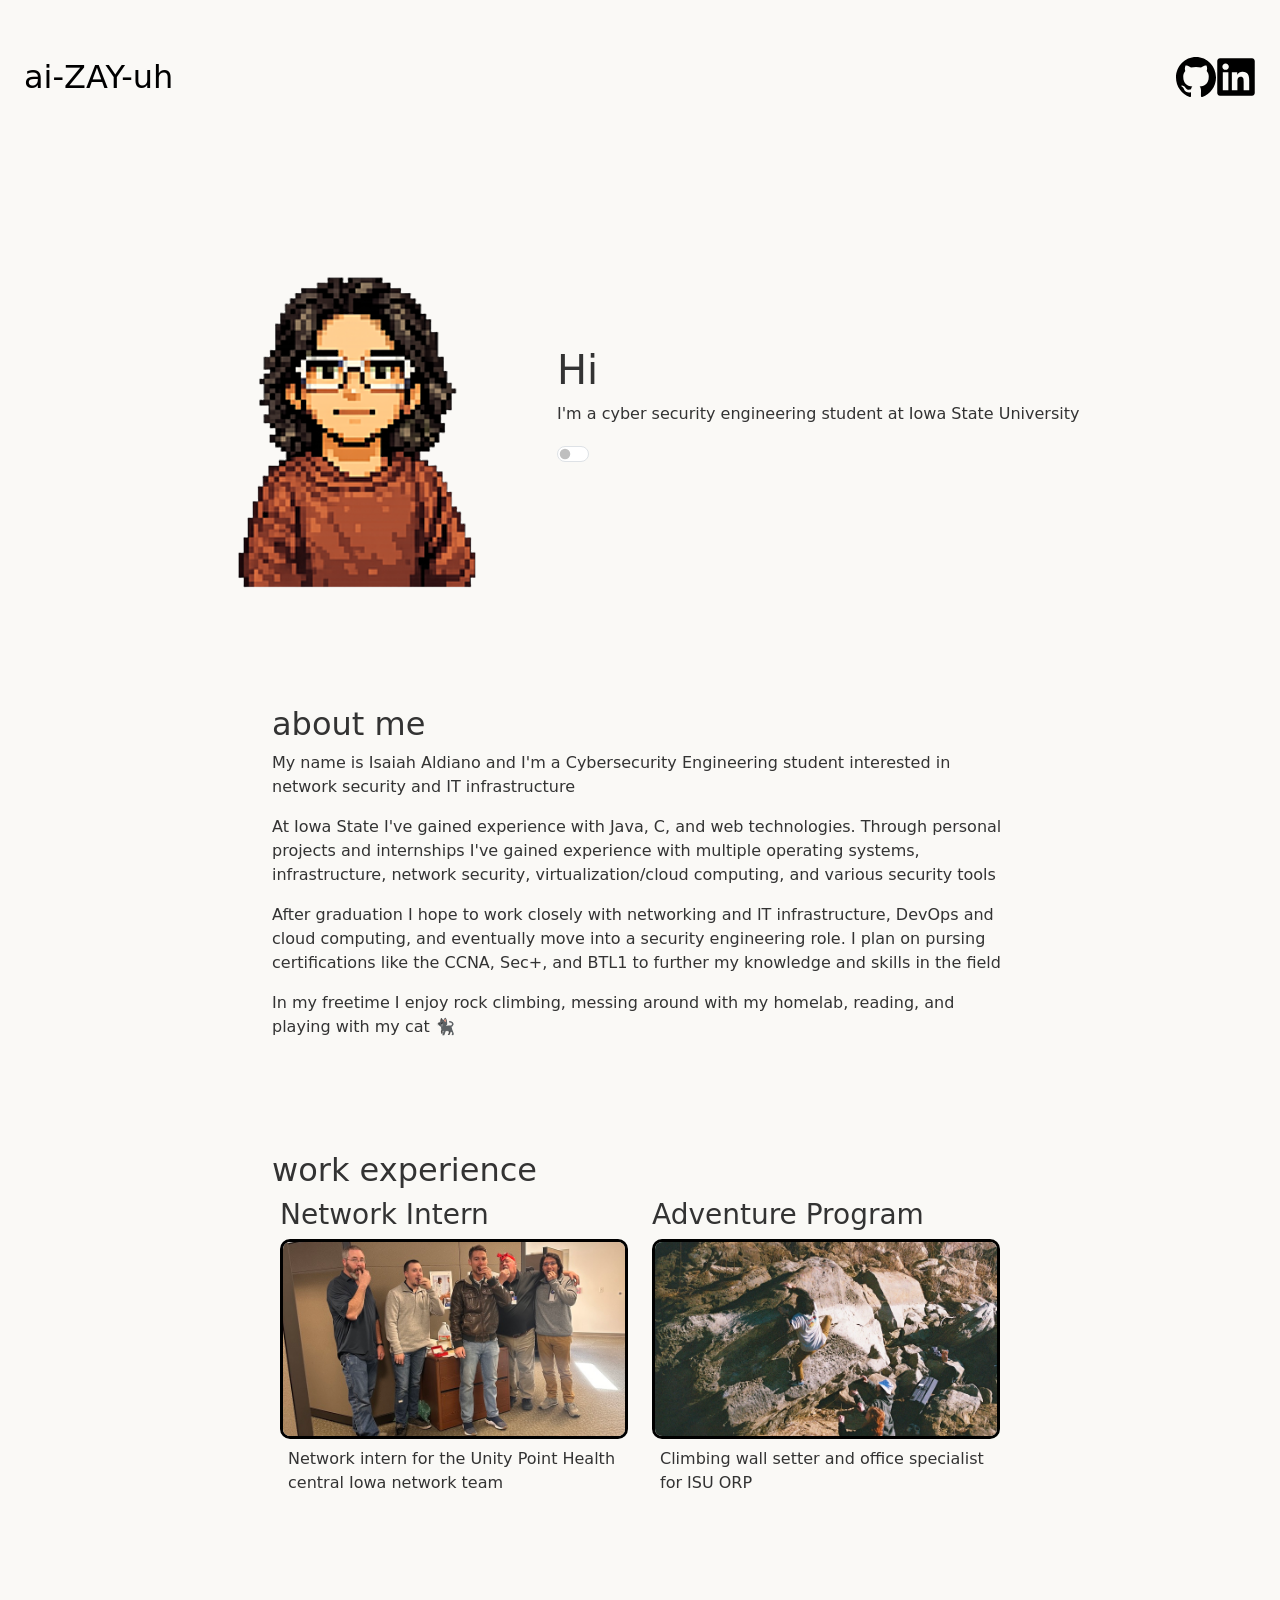
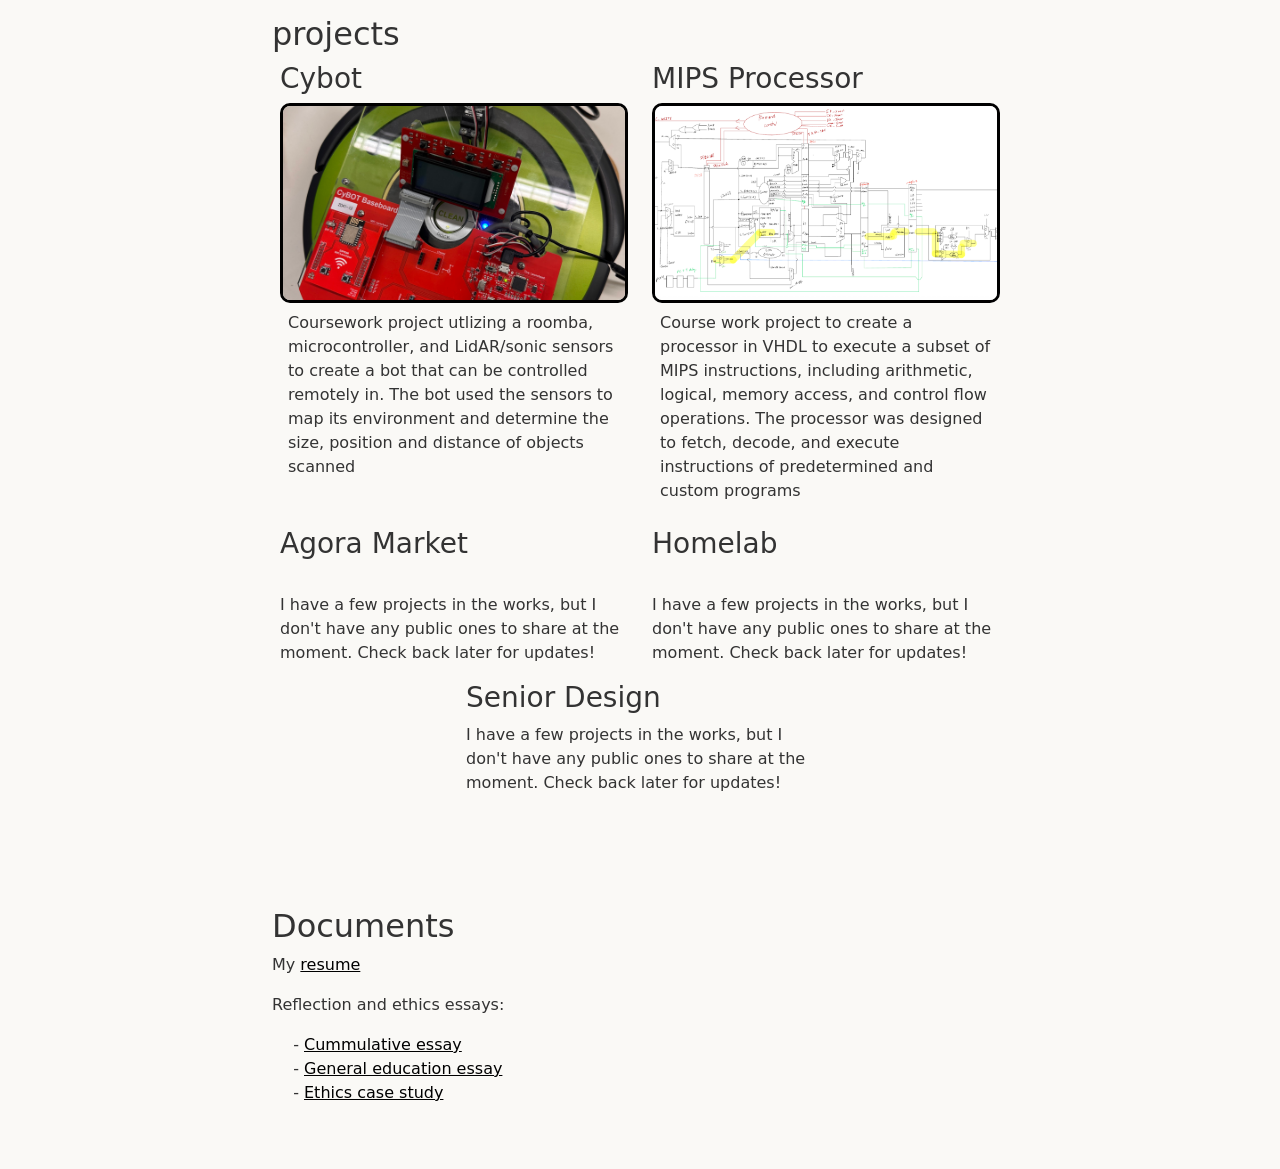
==== index.html @ 5956c62b "Initial commit, website so far" ====
<!doctype html>
<html lang="en">
  <head>
    <meta charset="UTF-8" />
    <meta name="viewport" content="width=device-width, initial-scale=1.0" />
    <title>Portfolio</title>

    <link
      rel="stylesheet"
      href="https://cdn.jsdelivr.net/npm/bootstrap@5.3.3/dist/css/bootstrap.min.css"
    />
    <link rel="stylesheet" href="css/index.css" />
    <link rel="icon" type="image/x-icon" href="assests/8bitme.png" />
  </head>
  <body class="theme-light">
    <nav class="navbar p-4 sticky-top py-5">
      <a class="navbar-brand fs-2">ai-ZAY-uh</a>
      <ul class="nav nav-pills">
        <li class="nav-item">
          <a
            href="https://github.com/isaiah-aldiano"
            target="_blank"
            rel="noopener noreferrer"
          >
            <img src="assests/github.svg" alt="GitHub" width="40" height="40" />
          </a>
        </li>
        <li>
          <a
            href="https://www.linkedin.com/in/isaiah-aldiano/"
            target="_blank"
            rel="noopener noreferrer"
          >
            <img
              src="assests/linkedin.svg"
              alt="LinkedIn"
              width="40"
              height="40"
            />
          </a>
        </li>
      </ul>
    </nav>
    <div class="hero container padding-bottom-5">
      <div class="row justify-content-center">
        <div class="col-md-4 justify-content-center">
          <img
            src="assests/redone.png"
            alt=""
            class="img-fluid mx-auto d-block"
          />
        </div>
        <div class="col align-self-center col-md-6">
          <h1>Hi</h1>
          <p>
            I'm a cyber security engineering student at Iowa State University
          </p>
          <div class="d-flex align-items-center gap-2">
            <div class="form-check form-switch mb-0">
              <input
                class="form-check-input"
                type="checkbox"
                id="themeToggle"
                onclick="toggleTheme()"
              />
            </div>
          </div>
        </div>
      </div>
    </div>
    <div class="container py-5">
      <div class="row justify-content-center">
        <div class="col-md-8">
          <h2>about me</h2>
        </div>
        <div class="col-md-8">
          <p>
            My name is Isaiah Aldiano and I'm a Cybersecurity Engineering
            student interested in network security and IT infrastructure
          </p>
          <p>
            At Iowa State I've gained experience with Java, C, and web
            technologies. Through personal projects and internships I've gained
            experience with multiple operating systems, infrastructure, network
            security, virtualization/cloud computing, and various security tools
          </p>
          <p>
            After graduation I hope to work closely with networking and IT
            infrastructure, DevOps and cloud computing, and eventually move into
            a security engineering role. I plan on pursing certifications like
            the CCNA, Sec+, and BTL1 to further my knowledge and skills in the
            field
          </p>

          <p>
            In my freetime I enjoy rock climbing, messing around with my
            homelab, reading, and playing with my cat 🐈‍⬛
          </p>
        </div>
      </div>
    </div>
    <div class="container py-5">
      <div class="row justify-content-center">
        <div class="col-8">
          <h2>work experience</h2>
        </div>
      </div>

      <div class="container">
        <div class="row justify-content-center">
          <div class="col-12 col-md-8 col-lg-4">
            <h3>Network Intern</h3>
            <a href="">
              <div style="height: 200px; overflow: hidden">
                <img
                  src="assests/workdudes.jpeg"
                  class="projectpics img-fluid w-100 h-100"
                  style="object-fit: cover"
                />
              </div>
            </a>
            <p class="p-2">
              Network intern for the Unity Point Health central Iowa network
              team
            </p>
          </div>
          <div class="col-12 col-md-8 col-lg-4">
            <h3>Adventure Program</h3>
            <a href="">
              <div style="height: 200px; overflow: hidden">
                <img
                  src="assests/workinghardandhardlyworking.jpeg"
                  class="projectpics img-fluid w-100 h-100"
                  style="object-fit: cover"
                />
              </div>
            </a>
            <p class="p-2">
              Climbing wall setter and office specialist for ISU ORP
            </p>
          </div>
        </div>
      </div>
    </div>
    <div class="container py-5">
      <div class="row justify-content-center">
        <div class="col-8">
          <h2>projects</h2>
        </div>
      </div>
      <div class="container">
        <div class="row justify-content-center">
          <div class="col-12 col-md-8 col-lg-4">
            <h3>Cybot</h3>
            <a href="pages/project1.html">
              <div style="height: 200px; overflow: hidden">
                <img
                  src="assests/cybot.jpeg"
                  class="projectpics img-fluid w-100 h-100"
                  style="object-fit: cover"
                />
              </div>
            </a>
            <p class="p-2">
              Coursework project utlizing a roomba, microcontroller, and
              LidAR/sonic sensors to create a bot that can be controlled
              remotely in. The bot used the sensors to map its environment and
              determine the size, position and distance of objects scanned
            </p>
          </div>
          <div class="col-12 col-md-8 col-lg-4">
            <h3>MIPS Processor</h3>
            <a href="pages/project2.html">
              <div style="height: 200px; overflow: hidden">
                <img
                  src="assests/mipsprocessor.png"
                  class="projectpics img-fluid w-100 h-100"
                  style="object-fit: cover"
                />
              </div>
            </a>
            <p class="p-2">
              Course work project to create a processor in VHDL to execute a
              subset of MIPS instructions, including arithmetic, logical, memory
              access, and control flow operations. The processor was designed to
              fetch, decode, and execute instructions of predetermined and
              custom programs
            </p>
          </div>
        </div>
      </div>
      <div class="container">
        <div class="row justify-content-center">
          <div class="col-12 col-md-8 col-lg-4">
            <h3>Agora Market</h3>
            <a href="pages/project3.html">
              <img src="" class="img-fluid" />
            </a>
            <p>
              I have a few projects in the works, but I don't have any public
              ones to share at the moment. Check back later for updates!
            </p>
          </div>
          <div class="col-12 col-md-8 col-lg-4">
            <h3>Homelab</h3>
            <a href="pages/project4.html">
              <img src="" class="img-fluid" />
            </a>

            <p>
              I have a few projects in the works, but I don't have any public
              ones to share at the moment. Check back later for updates!
            </p>
          </div>
        </div>
      </div>
      <div class="container">
        <div class="row justify-content-center">
          <div class="col-12 col-md-8 col-lg-4">
            <h3>Senior Design</h3>
            <p>
              I have a few projects in the works, but I don't have any public
              ones to share at the moment. Check back later for updates!
            </p>
          </div>
        </div>
      </div>
    </div>
    <div class="container py-5">
      <div class="row justify-content-center">
        <div class="col-md-8">
          <h2>Documents</h2>
          <p>My <a href="documents/Resume.pdf">resume</a></p>
          <p>Reflection and ethics essays:</p>
          <ul>
            <li>
              <a href="files/494cumulativereflection-2.pdf">
                Cummulative essay
              </a>
            </li>
            <li>
              <a href="files/494generalreflection-1.pdf">
                General education essay
              </a>
            </li>
            <li>
              <a href="files/EthicsCaseStudy.pdf">Ethics case study</a>
            </li>
          </ul>
        </div>
      </div>
    </div>
    <script src="https://cdn.jsdelivr.net/npm/bootstrap@5.3.3/dist/js/bootstrap.bundle.min.js"></script>
    <script src="javascript/darkmode.js"></script>
  </body>
</html>
---- css/index.css ----
.theme-light {
  background-color: #faf9f6;
  color: #333;
}

.theme-dark {
  background-color: #768692;
  color: #fff;
}

.projectpics {
  border: 3px solid black;
  border-radius: 10px;
}

ul {
  list-style-type: "- ";
}

a {
  color: black;
}
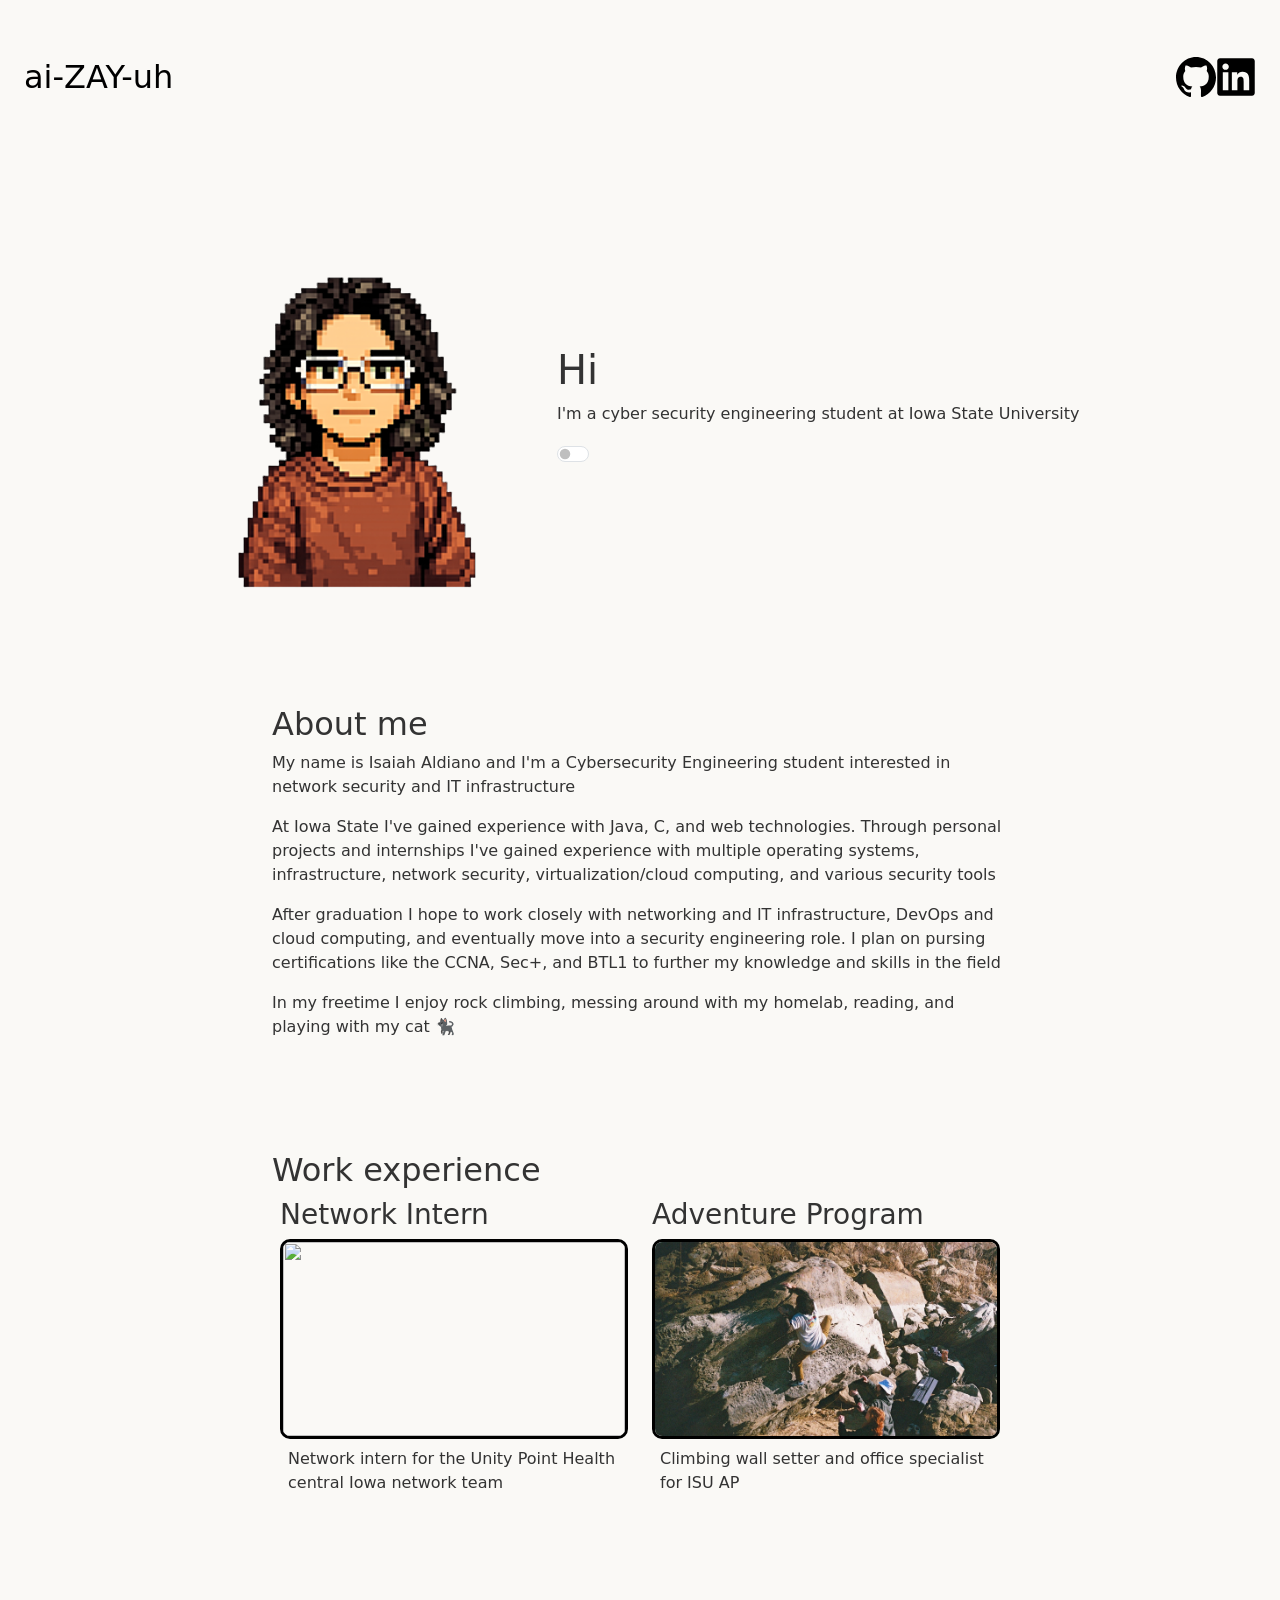
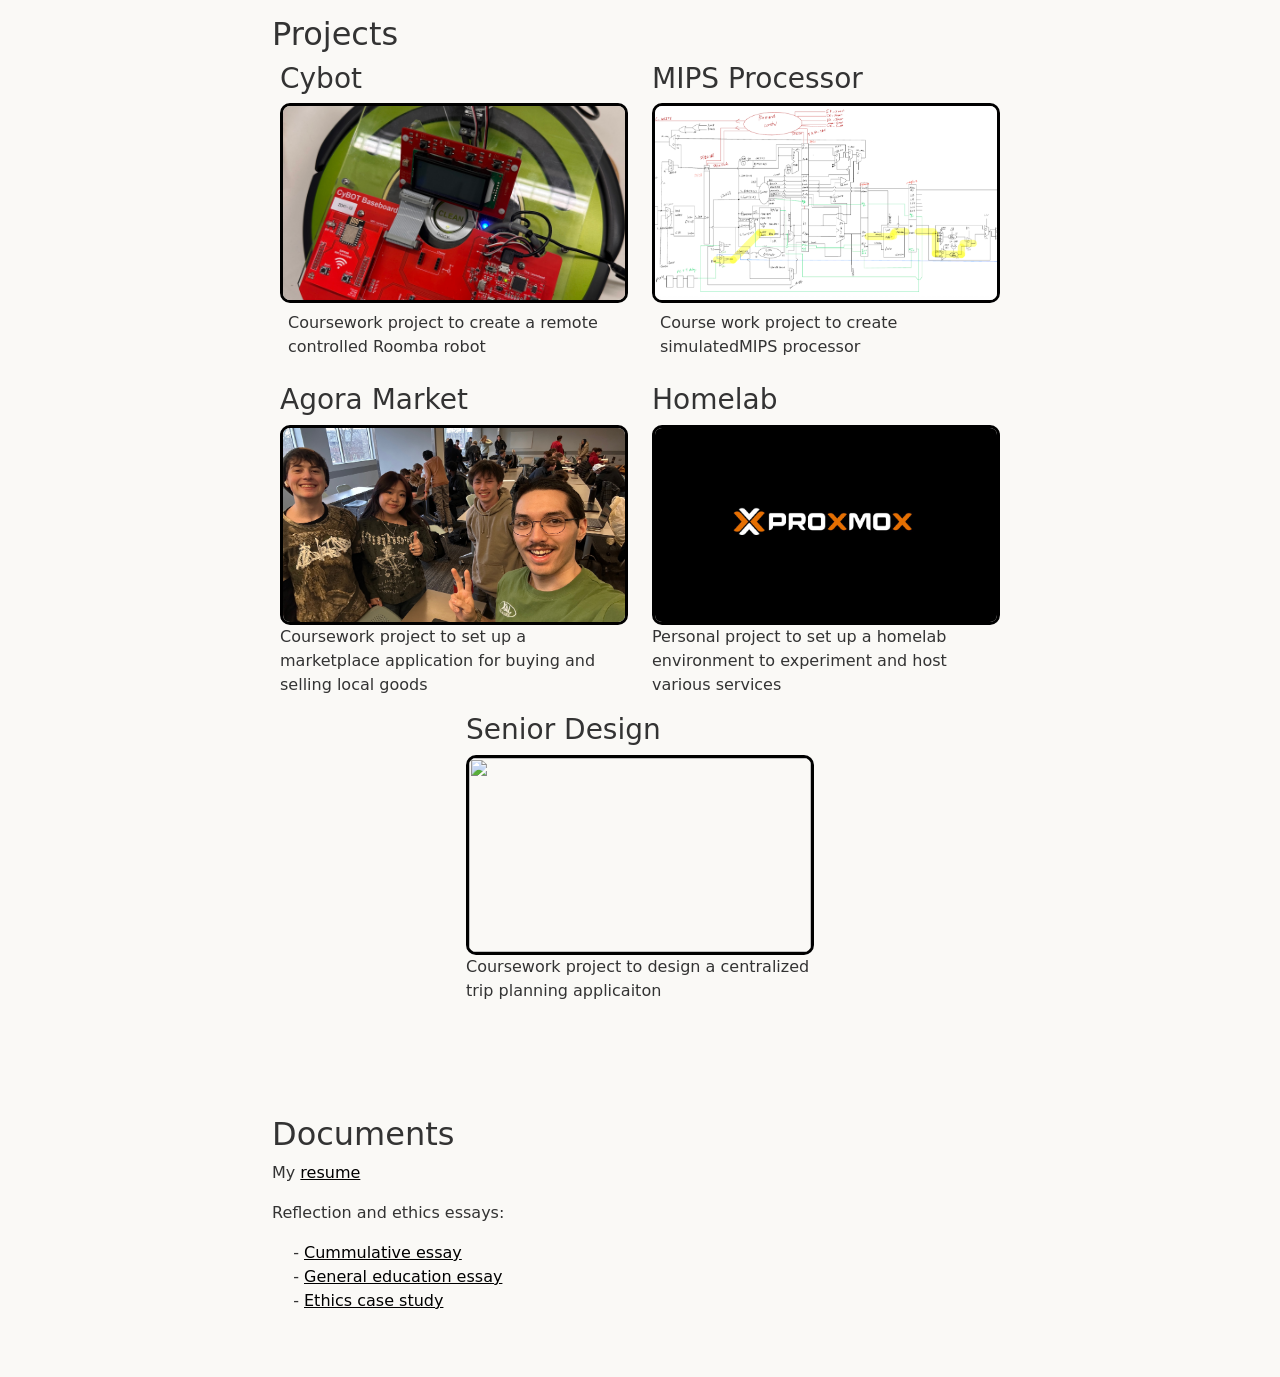
==== commit 8796f214: "Hole lotta website" ====
--- a/index.html
+++ b/index.html
@@ -22,7 +22,15 @@
             target="_blank"
             rel="noopener noreferrer"
           >
-            <img src="assests/github.svg" alt="GitHub" width="40" height="40" />
+            <img
+              src="assests/github.svg"
+              data-light="assests/github.svg"
+              data-dark="assests/githubwhite.svg"
+              alt="GitHub"
+              width="40"
+              height="40"
+              id="github"
+            />
           </a>
         </li>
         <li>
@@ -33,9 +41,12 @@
           >
             <img
               src="assests/linkedin.svg"
+              data-light="assests/linkedin.svg"
+              data-dark="assests/linkedinwhite.svg"
               alt="LinkedIn"
               width="40"
               height="40"
+              id="linkedin"
             />
           </a>
         </li>
@@ -46,7 +57,7 @@
         <div class="col-md-4 justify-content-center">
           <img
             src="assests/redone.png"
-            alt=""
+            alt="8 bit selfie"
             class="img-fluid mx-auto d-block"
           />
         </div>
@@ -71,7 +82,7 @@
     <div class="container py-5">
       <div class="row justify-content-center">
         <div class="col-md-8">
-          <h2>about me</h2>
+          <h2>About me</h2>
         </div>
         <div class="col-md-8">
           <p>
@@ -102,7 +113,7 @@
     <div class="container py-5">
       <div class="row justify-content-center">
         <div class="col-8">
-          <h2>work experience</h2>
+          <h2>Work experience</h2>
         </div>
       </div>
 
@@ -110,10 +121,10 @@
         <div class="row justify-content-center">
           <div class="col-12 col-md-8 col-lg-4">
             <h3>Network Intern</h3>
-            <a href="">
-              <div style="height: 200px; overflow: hidden">
-                <img
-                  src="assests/workdudes.jpeg"
+            <a href="pages/workexperience.html">
+              <div style="height: 200px; overflow: hidden">
+                <img
+                  src="assests/backendups.png"
                   class="projectpics img-fluid w-100 h-100"
                   style="object-fit: cover"
                 />
@@ -126,7 +137,7 @@
           </div>
           <div class="col-12 col-md-8 col-lg-4">
             <h3>Adventure Program</h3>
-            <a href="">
+            <a href="pages/workexperience2.html">
               <div style="height: 200px; overflow: hidden">
                 <img
                   src="assests/workinghardandhardlyworking.jpeg"
@@ -136,7 +147,7 @@
               </div>
             </a>
             <p class="p-2">
-              Climbing wall setter and office specialist for ISU ORP
+              Climbing wall setter and office specialist for ISU AP
             </p>
           </div>
         </div>
@@ -145,7 +156,7 @@
     <div class="container py-5">
       <div class="row justify-content-center">
         <div class="col-8">
-          <h2>projects</h2>
+          <h2>Projects</h2>
         </div>
       </div>
       <div class="container">
@@ -162,10 +173,7 @@
               </div>
             </a>
             <p class="p-2">
-              Coursework project utlizing a roomba, microcontroller, and
-              LidAR/sonic sensors to create a bot that can be controlled
-              remotely in. The bot used the sensors to map its environment and
-              determine the size, position and distance of objects scanned
+              Coursework project to create a remote controlled Roomba robot
             </p>
           </div>
           <div class="col-12 col-md-8 col-lg-4">
@@ -180,11 +188,7 @@
               </div>
             </a>
             <p class="p-2">
-              Course work project to create a processor in VHDL to execute a
-              subset of MIPS instructions, including arithmetic, logical, memory
-              access, and control flow operations. The processor was designed to
-              fetch, decode, and execute instructions of predetermined and
-              custom programs
+              Course work project to create simulatedMIPS processor
             </p>
           </div>
         </div>
@@ -194,22 +198,33 @@
           <div class="col-12 col-md-8 col-lg-4">
             <h3>Agora Market</h3>
             <a href="pages/project3.html">
-              <img src="" class="img-fluid" />
+              <div style="height: 200px; overflow: hidden">
+                <img
+                  src="assests/309selfie.jpeg"
+                  class="projectpics img-fluid w-100 h-100"
+                  style="object-fit: cover"
+                />
+              </div>
             </a>
             <p>
-              I have a few projects in the works, but I don't have any public
-              ones to share at the moment. Check back later for updates!
+              Coursework project to set up a marketplace application for buying
+              and selling local goods
             </p>
           </div>
           <div class="col-12 col-md-8 col-lg-4">
             <h3>Homelab</h3>
             <a href="pages/project4.html">
-              <img src="" class="img-fluid" />
-            </a>
-
+              <div style="height: 200px; overflow: hidden">
+                <img
+                  src="assests/proxmox.png"
+                  class="projectpics img-fluid w-100 h-100"
+                  style="object-fit: cover"
+                />
+              </div>
+            </a>
             <p>
-              I have a few projects in the works, but I don't have any public
-              ones to share at the moment. Check back later for updates!
+              Personal project to set up a homelab environment to experiment and
+              host various services
             </p>
           </div>
         </div>
@@ -218,9 +233,18 @@
         <div class="row justify-content-center">
           <div class="col-12 col-md-8 col-lg-4">
             <h3>Senior Design</h3>
+            <a href="pages/project5.html">
+              <div style="height: 200px; overflow: hidden">
+                <img
+                  src=""
+                  class="projectpics img-fluid w-100 h-100"
+                  style="object-fit: cover"
+                />
+              </div>
+            </a>
             <p>
-              I have a few projects in the works, but I don't have any public
-              ones to share at the moment. Check back later for updates!
+              Coursework project to design a centralized trip planning
+              applicaiton
             </p>
           </div>
         </div>
@@ -230,7 +254,7 @@
       <div class="row justify-content-center">
         <div class="col-md-8">
           <h2>Documents</h2>
-          <p>My <a href="documents/Resume.pdf">resume</a></p>
+          <p>My <a href="files/Isaiahs_Resume-2.pdf">resume</a></p>
           <p>Reflection and ethics essays:</p>
           <ul>
             <li>
--- a/css/index.css
+++ b/css/index.css
@@ -17,6 +17,10 @@
   list-style-type: "- ";
 }
 
-a {
+.theme-light a {
   color: black;
 }
+
+.theme-dark a {
+  color: white;
+}
